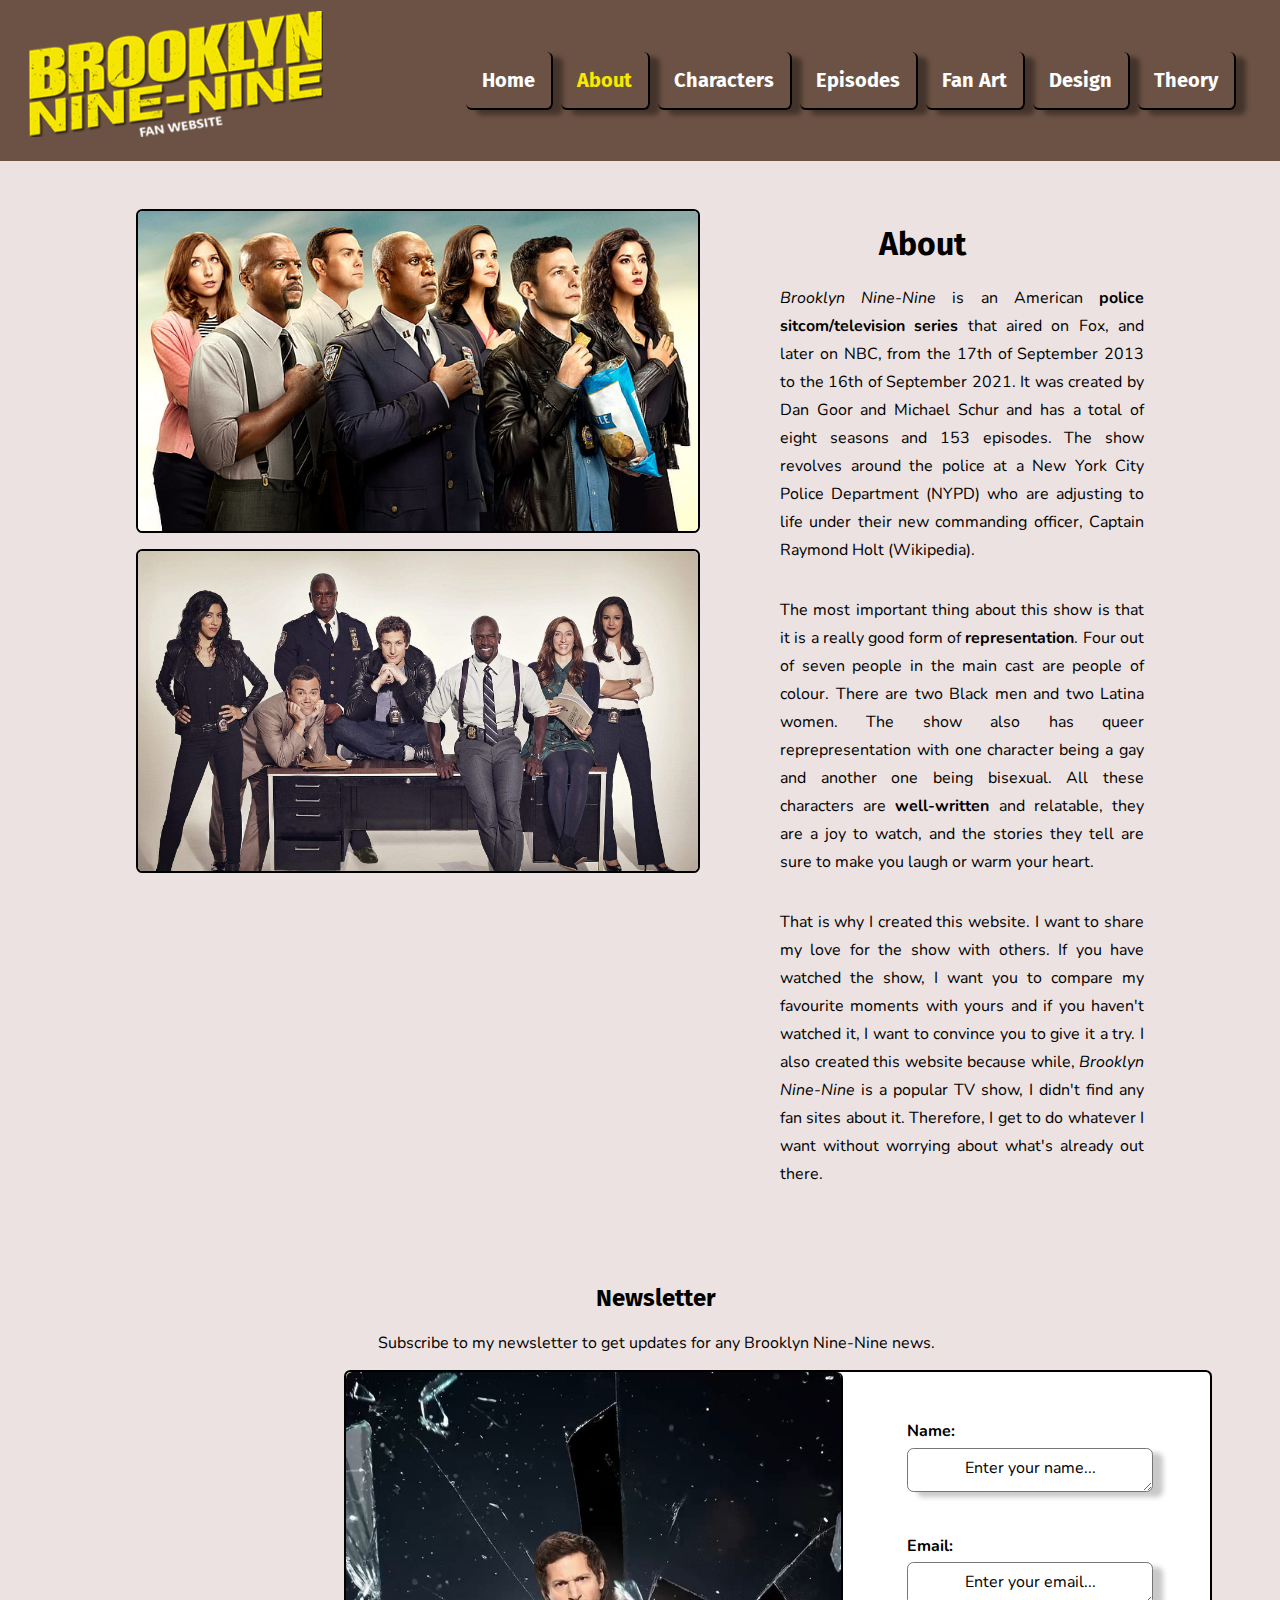
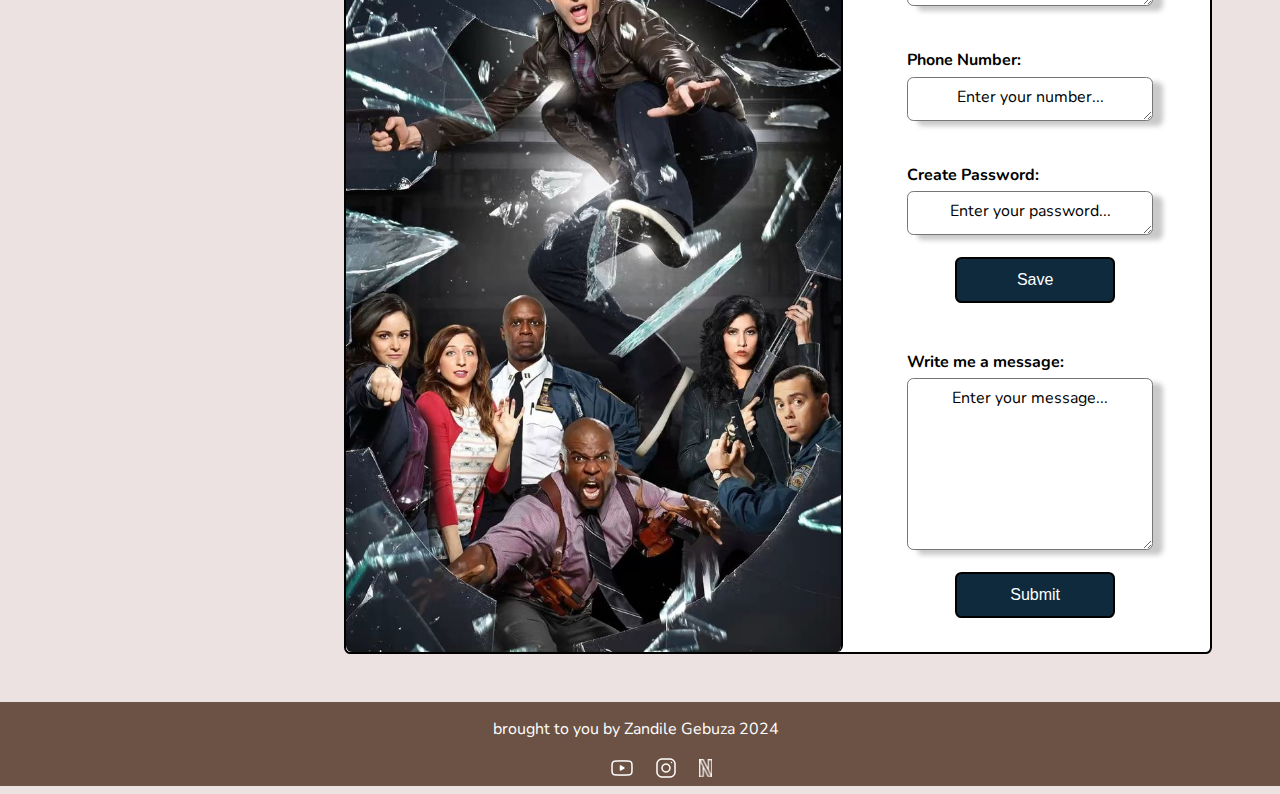
==== about/about.html @ ea60e43d "Alert box" ====
<!DOCTYPE html>
<html lang="en">
<head>
    <meta charset="UTF-8">
    <meta name="viewport" content="width=device-width, initial-scale=1.0">
    <meta http-equiv="X-UA-Compatible" content="IE=edge">
    <meta name="description" content="Brooklyn Nine-Nine Fan Site">
    <meta name="description" content ="About Page">
    <meta name="author" content="Zandile Gebuza">
    <title>About</title>
    
    <script type="module"> import { initialiseMenu } from "../scripts/all-pages.js"
    initialiseMenu("About")</script>
    <script type="module" src="../scripts/top-button.js"></script>
    <script src="../scripts/form.js"></script>

    <link rel="stylesheet" href="../styles/all-pages.css">
    <link rel="stylesheet" href="../styles/about.css">

    <link rel="stylesheet" href="https://fonts.googleapis.com/css?family=Nunito">
    <link rel="stylesheet" href="https://fonts.googleapis.com/css?family=Fira Sans">
</head>

<body>
    <header>
        <div class="logo"><img src="../images/Logo.png" alt="Logo"></div>

        <button class="menu" aria-label="Menu Button"><img class="open" src="../images/menu.png" alt="Open Menu"><img class="close" src="../images/xmark.png" alt="Open Menu"></button>

        <nav class="nav" aria-label="Menu"><!--menu is added using js--></nav>
    </header>

    <main>
    <section>
        <div>
        <img class="about-image" src="about-images/Poster 1.jpg" alt="Brooklyn Nine-Nine Poster">
        <img class="about-image" src="about-images/Poster 5.jpg" alt="Brooklyn Nine-Nine Poster">
        </div>

    <div>
    <h1 class="p-name">About</h1>

    <p><cite>Brooklyn Nine-Nine</cite> is an American <strong>police sitcom/television series</strong> that aired on Fox, and later on NBC, 
            from the 17th of September 2013 to the 16th of September 2021. It was created by Dan Goor and Michael Schur and has a total of eight 
            seasons and 153 episodes. The show revolves around the police at a New York City Police Department (NYPD) who are adjusting to life 
            under their new commanding officer, Captain Raymond Holt (Wikipedia).</p>

    <p>The most important thing about this show is that it is a really good form of <strong>representation</strong>. Four out of seven people 
        in the main cast are people of colour. There are two Black men and two Latina women. The show also has queer reprepresentation with one 
        character being a gay and another one being bisexual. All these characters are <strong>well-written</strong> and relatable, they are a joy to 
        watch, and the stories they tell are sure to make you laugh or warm your heart.</p>

    <p>That is why I created this website. I want to share my love for the show with others. If you have watched the show, I 
        want you to compare my favourite moments with yours and if you haven't watched it, I want to convince you to give it a try. I also created 
        this website because while, <cite>Brooklyn Nine-Nine</cite> is a popular TV show, I didn't find any fan sites about it. Therefore, I get 
        to do whatever I want without worrying about what's already out there.</p>  
    </div>
    </section>

        <h2 class="desc">Newsletter</h2>
        <p class="desc">Subscribe to my newsletter to get updates for any Brooklyn Nine-Nine news.</p>
        <div class="contact">
            <img class="about-image2" src="about-images/Poster 4.jpg" alt="Brooklyn Nine-Nine Poster">
            <div>
            <form id="contactForm">
                <h4 class="heading">Name:</h4>
                <textarea id="name" name="name" rows="1" placeholder="Enter your name..."></textarea>
                
                <h4>Email:</h4>
                <textarea id="email" name="email" rows="1" placeholder="Enter your email..."></textarea>
                
                <h4>Phone Number:</h4>
                <textarea id="number" name="number" rows="1" placeholder="Enter your number..."></textarea>
                
                <h4>Create Password:</h4>
                <textarea id="password" name="password" rows="1" placeholder="Enter your password..."></textarea>
                <button type="button" class="save" onclick="submitForm()">Save</button>

                <h4 class="heading">Write me a message:</h4>
                <textarea id="message" name="message" rows="1" placeholder="Enter your message..."></textarea>
                <button type="button" class="submit" onclick="submitForm()">Submit</button>
            </form>
            </div>
        </div>
</main>

<div id="button-container">
    <button class="back-to-top" aria-label="Back to top button"><img src="../images/arrow-up.png" class="button" alt="Top"></button>
</div>

    <footer>
        <p>brought to you by Zandile Gebuza 2024</p>
    <div class="icons">
        <a href="https://www.youtube.com/@NBCBrooklyn99" target="_blank" aria-label="YouTube Channnel Link"><img src="../images/youtube.png" alt="YouTube Icon"></a>
        <a href="https://www.instagram.com/brooklyn99?igsh=bmNleGV6eWs3aXFj" target="_blank" aria-label="Instagram Page Link"><img src="../images/instagram.png" alt="Instagram Icon"></a>
        <a href="https://www.netflix.com/browse?jbv=70281562" target="_blank" aria-label="Netflix Page Link"><img src="../images/netflix.png" alt="Netflix Icon"></a>
    </div>
    </footer>
</body>
</html>
---- styles/all-pages.css ----
html{
    scrollbar-color: rgba(0, 0, 0, 0) rgb(0, 0, 0);
    scrollbar-width: thin;
}

header{
    margin-left: -1rem;
    margin-top: -1rem;
}

main{
    padding-bottom: 2rem;
    text-align: justify;
}

h1, h2, h3{
    font-family: "Fira Sans";
}

.nav ul{
    font-family: "Fira Sans";
    display: flex;
    flex-wrap: wrap;
    font-size: 1.25rem;
    list-style-type: none;
    justify-content: flex-end; 
    position: absolute;
    right: 2rem;
    top: 0;
    gap: 0.5rem;
}

.nav ul li{
    padding: 1rem;
    border-right: 0.125rem solid black;
    border-bottom: 0.125rem solid black;
    box-shadow: 10px 5px 5px rgba(0, 0, 0, 0.37);
    border-radius: 0.4rem;
}

.nav ul li a{
    text-decoration: none;
    color: white;
    font-weight: bold;
}

.nav ul li a:hover{
    color: rgb(142, 142, 142);
}

.nav li.active{
    font-weight: bold;
    cursor: default;
    color: rgb(247, 233, 0);
}

.nav li.active:hover{
    font-weight: bold;
}

footer{
    background-color: rgba(100, 73, 58, 0.947);
    margin-left: -1rem;
    margin-right: -0.48rem;
    margin-bottom: -1rem;
    font-family: "Nunito";
    font-size: 1rem;
}

footer p{
    text-align: center;
    color: white;
    padding-top: 1rem;
}

footer img{
    margin-right: 1rem;
}

/*The icons in the footer will glow when the user hovers over them*/
/*I got the glowing code and modified it from Stack Overflow: 
https://stackoverflow.com/questions/34821217/easily-create-an-animated-glow*/
footer img:hover{
        animation: glow 1s infinite alternate;
      }
      
      @keyframes glow{
        from{
          box-shadow: 0 0 10px -10px #ffffff;
        }
        to{
          box-shadow: 0 0 10px 10px #ffffff;
        }
      }

.icons{
    margin-left: 48%;
}

.back-to-top{
    border-radius: 35%;
    background: white;
}

.back-to-top{
  display: none; 
  position: fixed; 
  bottom: 7rem; 
  right: 3rem; 
}

.back-to-top:hover{
    cursor: pointer;
    background-color: rgb(247, 233, 0);
}

/*Responsive Design - I included these designs in my wireframes
  My chosen screen sizes are: 457 x 815 for Mobile, 768 x 1024 for Tablet, and 1920 x 1080 for Desktop*/
  @media (min-width: 500px){    
    
}

@media (max-width: 768px){
    header img{
        display: block;
        margin-top: 1rem;
        margin-left: auto;
        margin-right: auto;
    }

    .nav ul{
        margin-top: 13rem;
        font-size: 1rem;
        right: 3rem;
    }

    #button-container, .icons{
        margin-left: 42%;
    }
}

@media (min-width: 768px){
    .nav ul{
        width: 55rem;
    }
}
---- styles/about.css ----
header{
    margin-right: -0.5rem;
    background-color: rgba(100, 73, 58, 0.947);
}

body{
    background-color: rgb(236, 226, 226);
}

main{
    font-family: "Nunito";
    font-size: 1rem;
    margin-left: 8rem;
    margin-right: 8rem;
    margin-top: 2rem;
}

h1{
    text-align: center;
    margin-top: 2rem;
    font-size: 2rem;
}

h2{
    margin-top: 4rem;
    margin-left: 3rem;
}

h4{
    margin-left: 4rem;
}

.heading{
    margin-top: 3rem;
}

.menu{
    display: none;
    padding-bottom: 0.75rem;
    padding-left: 0.75rem;
    padding-right: 0.75rem;
}

.desc{
    text-align: center;
    margin-left: 2rem;
}

.nav ul{
    top: 2rem
}

.about-info{
    margin-top: 3rem;
}

.about-image{
    width: 35rem;
    height: 20rem;
    margin-top: 1rem;
    display: block;
    border: 0.125rem solid black;
    border-radius: 0.4rem;
}

.about-image2{
    width: 35rem;
    height: 55rem;
    border-radius: 0.4rem;
    border-right: 0.125rem solid black;
}

section{
    display:flex
}

section p{
    margin-left: 5rem;
    line-height: 1.75rem;
    padding-bottom: 1rem;
}

.contact{
    display: flex;
    text-align: justify;
    width: 54rem;   
    margin-left: 13rem;
    background-color: white;
    border: 0.125rem solid black;
    border-radius: 0.4rem;
}

textarea{
    font-family: "Nunito";
    font-size: 1rem;
    width: 15rem;
    height: 2rem;
    padding-top: 0.5rem;
    margin-bottom: 1rem;
    margin-top: -1rem;
    margin-left: 4rem;
    box-shadow: 10px 5px 5px rgba(92, 91, 91, 0.33);
    border-radius: 0.4rem;
    resize: vertical;
}

#message{
    height: 10rem;
}

::placeholder{
    color: black;
    text-align: center;
}

.submit, .save{
    width: 10rem;
    padding: 0.75rem;
    margin-left: 7rem;
    background-color: rgb(15, 42, 61);
    border: 0.125rem solid black;
    border-radius: 0.4rem;
    font-size: 1rem;
    cursor: pointer;
    color: white;
}

.submit:hover, .save:hover{
    background-color: rgb(247, 233, 0);
}

#responseMessage{
    margin-top: 1rem;
    margin-left: 6rem;
}

/*Responsive Design - I included these designs in my wireframes
  My chosen screen sizes are: 457 x 815 for Mobile, 768 x 1024 for Tablet, and 1920 x 1080 for Desktop*/
  @media (max-width: 500px){
    .menu{
        display: block;
        margin-left: 24.5rem;
    }

    .close{
        display: none;
    }

    .nav{
        display: none;
    }

    .nav ul{
        flex-direction: column;
        margin-right: 31%;
        margin-top: 0;
        gap: 1.5rem;
        padding-top: 5rem;
        padding-left: 5rem;
        padding-right: 5rem;
        padding-bottom: 14.25rem;
        background-color: rgb(111, 82, 66);
        border-right: 3px solid black;
    }

    .about-image{
        width: 23rem;
        height: 13.5rem;
    }
}

@media (max-width: 768px){
    
    header{
        height: 20rem;
    }

    section{
        display: block;
    }

    .about-image{
        margin-left: 1rem;
    }
}
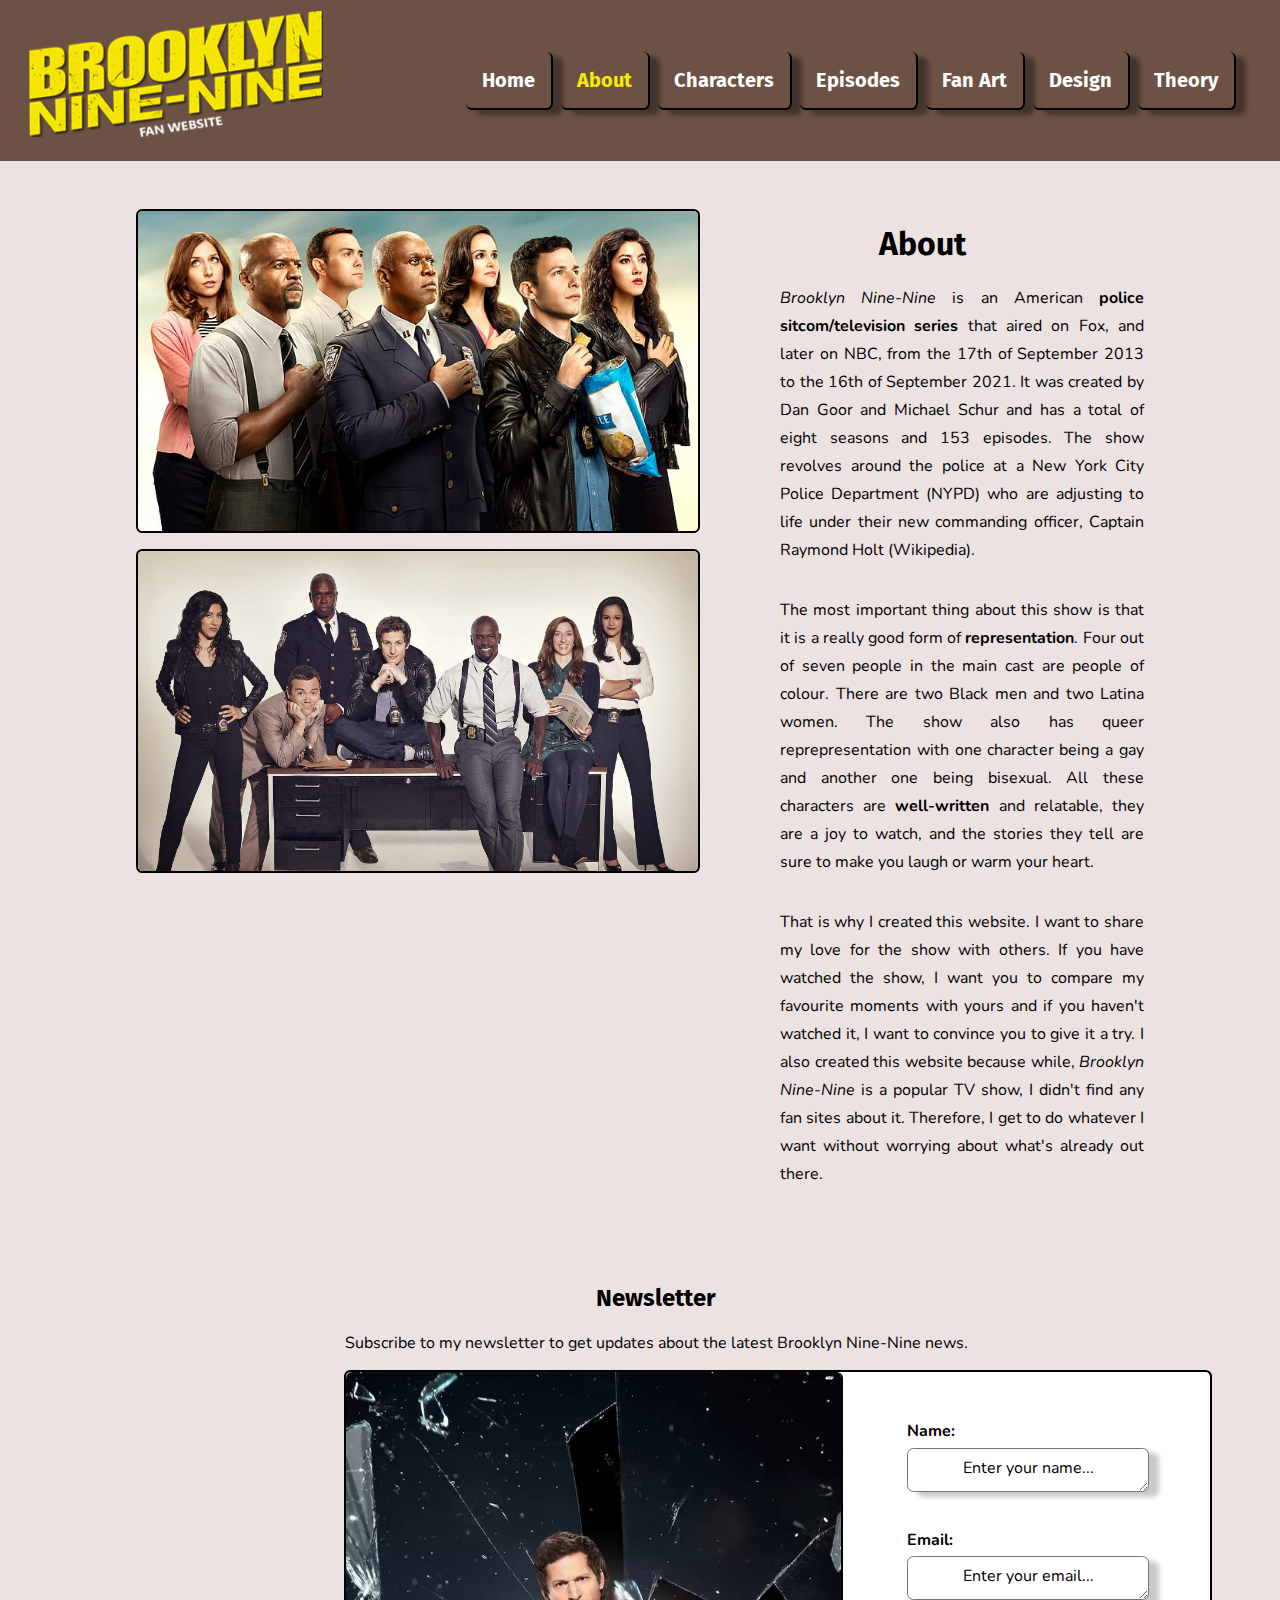
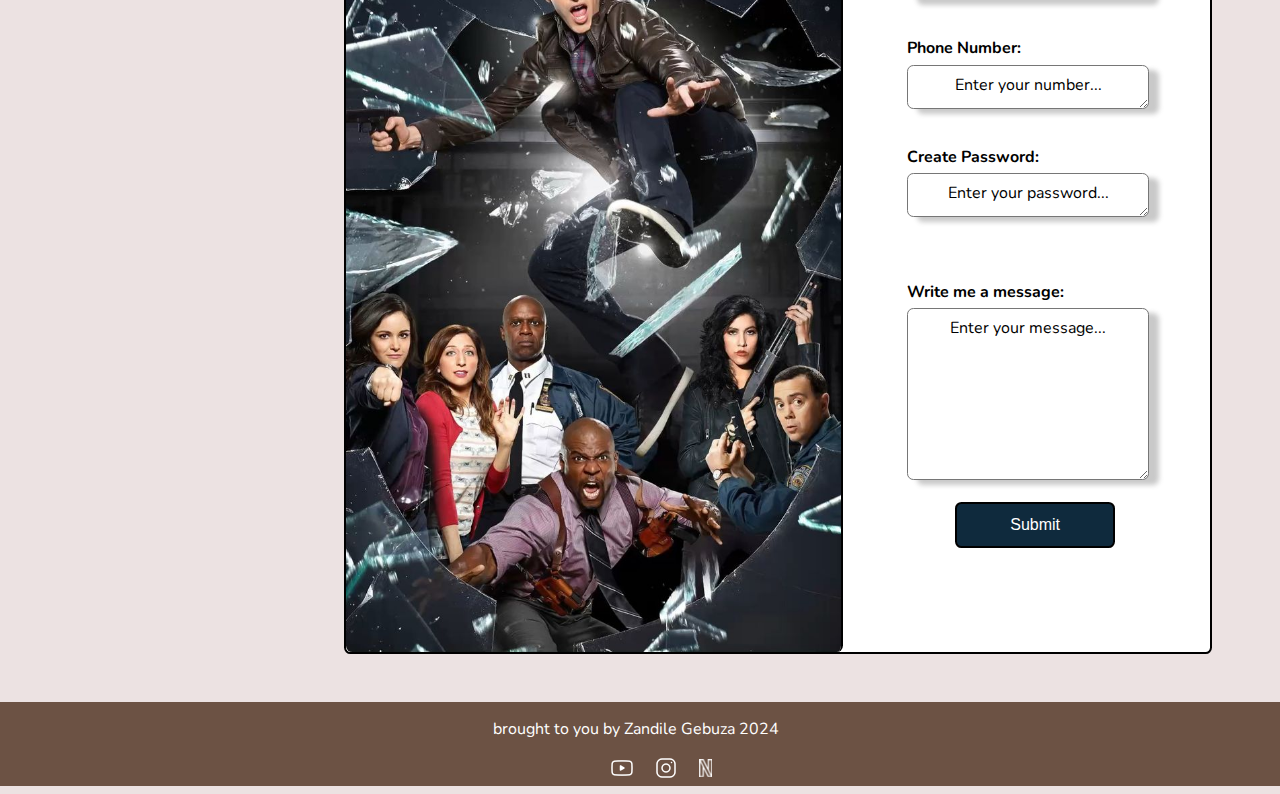
==== commit b64d3cd8: "Form Validation Part 4" ====
--- a/about/about.html
+++ b/about/about.html
@@ -58,27 +58,38 @@
     </section>
 
         <h2 class="desc">Newsletter</h2>
-        <p class="desc">Subscribe to my newsletter to get updates for any Brooklyn Nine-Nine news.</p>
+        <p class="desc">Subscribe to my newsletter to get updates about the latest Brooklyn Nine-Nine news.</p>
         <div class="contact">
             <img class="about-image2" src="about-images/Poster 4.jpg" alt="Brooklyn Nine-Nine Poster">
             <div>
-            <form id="contactForm">
+            <form id="subscriptionForm">
                 <h4 class="heading">Name:</h4>
-                <textarea id="name" name="name" rows="1" placeholder="Enter your name..."></textarea>
-                
+                <div class="side-by-side">
+                <textarea id="name" onchange="enterName()" name="name" rows="1" placeholder="Enter your name..."></textarea>
+                <input type="checkbox" name="tick" id="validName">
+                </div>
+
                 <h4>Email:</h4>
-                <textarea id="email" name="email" rows="1" placeholder="Enter your email..."></textarea>
-                
+                <div class="side-by-side">
+                <textarea id="email" onchange="enterEmail()" name="email" rows="1" placeholder="Enter your email..."></textarea>
+                <input type="checkbox" name="tick" id="validEmail">
+                </div>
+
                 <h4>Phone Number:</h4>
-                <textarea id="number" name="number" rows="1" placeholder="Enter your number..."></textarea>
-                
+                <div class="side-by-side">
+                <textarea id="number" onchange="enterNumber()" name="number" rows="1" placeholder="Enter your number..."></textarea>
+                <input type="checkbox" name="tick" id="validNumber">
+                </div>
+
                 <h4>Create Password:</h4>
-                <textarea id="password" name="password" rows="1" placeholder="Enter your password..."></textarea>
-                <button type="button" class="save" onclick="submitForm()">Save</button>
+                <div class="side-by-side">
+                <textarea id="password" onchange="enterPassword()" name="password" rows="1" placeholder="Enter your password..."></textarea>
+                <input type="checkbox" name="tick" id="validPassword">
+                </div>
 
                 <h4 class="heading">Write me a message:</h4>
                 <textarea id="message" name="message" rows="1" placeholder="Enter your message..."></textarea>
-                <button type="button" class="submit" onclick="submitForm()">Submit</button>
+                <button type="button" class="submit" onclick="submitMessage()">Submit</button>
             </form>
             </div>
         </div>
--- a/styles/about.css
+++ b/styles/about.css
@@ -32,6 +32,20 @@
 
 .heading{
     margin-top: 3rem;
+}
+
+.side-by-side{
+    display: flex;
+}
+
+#validName, 
+#validEmail, 
+#validNumber, 
+#validNumber, 
+#validPassword{
+    display: none;
+    margin-top: -1.5rem;
+    margin-left: 0.5rem;
 }
 
 .menu{
@@ -93,9 +107,11 @@
 textarea{
     font-family: "Nunito";
     font-size: 1rem;
-    width: 15rem;
+    width: 13rem;
     height: 2rem;
     padding-top: 0.5rem;
+    padding-left: 1rem;
+    padding-right: 1rem;
     margin-bottom: 1rem;
     margin-top: -1rem;
     margin-left: 4rem;
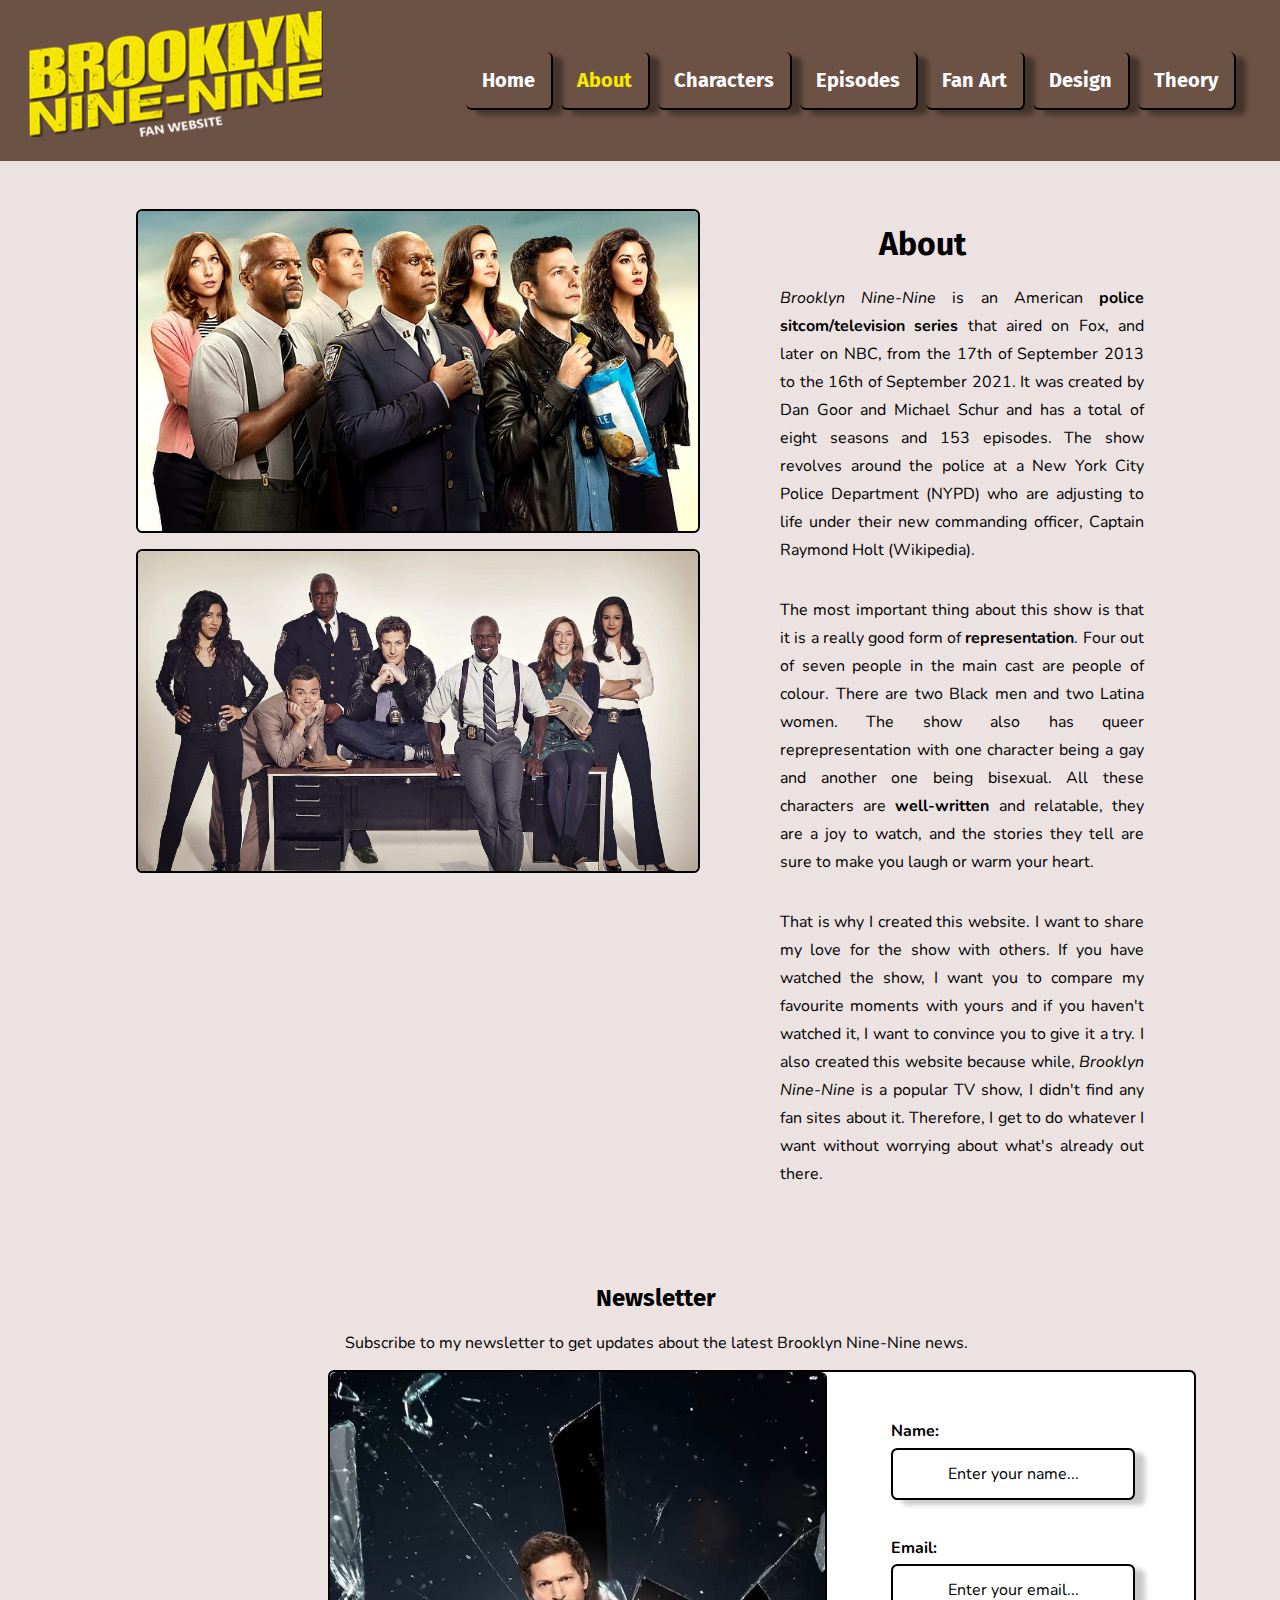
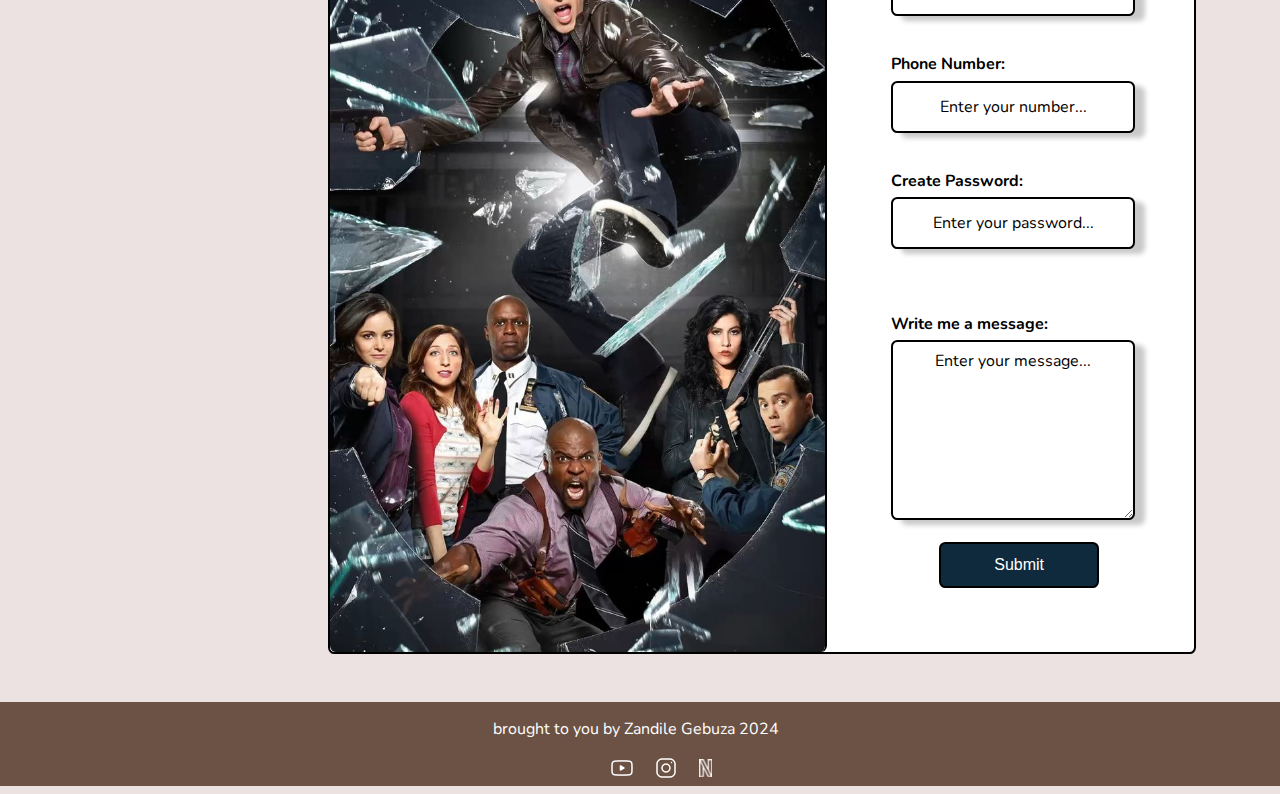
==== commit 31d8b137: "Form Validation Done" ====
--- a/about/about.html
+++ b/about/about.html
@@ -65,32 +65,32 @@
             <form id="subscriptionForm">
                 <h4 class="heading">Name:</h4>
                 <div class="side-by-side">
-                <textarea id="name" onchange="enterName()" name="name" rows="1" placeholder="Enter your name..."></textarea>
-                <input type="checkbox" name="tick" id="validName">
+                <input type="text" id="name" onchange="enterName()" name="name" rows="1" placeholder="Enter your name...">
+                <label class="tick"><input type="checkbox" name="checkbox" id="validName"><div class="checkmark"></div></label>
                 </div>
 
                 <h4>Email:</h4>
                 <div class="side-by-side">
-                <textarea id="email" onchange="enterEmail()" name="email" rows="1" placeholder="Enter your email..."></textarea>
-                <input type="checkbox" name="tick" id="validEmail">
+                <input type="text" id="email" onclick="errorMessage()" onchange="enterEmail()" name="email" rows="1" placeholder="Enter your email...">
+                <label class="tick"><input type="checkbox" name="checkbox" id="validEmail"><div class="checkmark"></div></label>
                 </div>
 
                 <h4>Phone Number:</h4>
                 <div class="side-by-side">
-                <textarea id="number" onchange="enterNumber()" name="number" rows="1" placeholder="Enter your number..."></textarea>
-                <input type="checkbox" name="tick" id="validNumber">
+                <input type="text" id="number" onclick="errorMessage1()" onchange="enterNumber()" name="number" rows="1" placeholder="Enter your number...">
+                <label class="tick"><input type="checkbox" name="checkbox" id="validNumber"><div class="checkmark"></div></label>
                 </div>
 
                 <h4>Create Password:</h4>
                 <div class="side-by-side">
-                <textarea id="password" onchange="enterPassword()" name="password" rows="1" placeholder="Enter your password..."></textarea>
-                <input type="checkbox" name="tick" id="validPassword">
+                <input type="text" id="password" onclick="errorMessage2()" onchange="enterPassword()" name="password" rows="1" placeholder="Enter your password...">
+                <label class="tick"><input type="checkbox" name="checkbox" id="validPassword"><div class="checkmark"></div></label>
                 </div>
 
                 <h4 class="heading">Write me a message:</h4>
-                <textarea id="message" name="message" rows="1" placeholder="Enter your message..."></textarea>
-                <button type="button" class="submit" onclick="submitMessage()">Submit</button>
+                <textarea id="message" onclick="errorMessage3()" onchange="enterMessage()" name="message" rows="5" placeholder="Enter your message..."></textarea>
             </form>
+            <button type="button" class="submit" onclick="submit()">Submit</button>
             </div>
         </div>
 </main>
--- a/styles/all-pages.css
+++ b/styles/all-pages.css
@@ -78,8 +78,7 @@
 }
 
 /*The icons in the footer will glow when the user hovers over them*/
-/*I got the glowing code and modified it from Stack Overflow: 
-https://stackoverflow.com/questions/34821217/easily-create-an-animated-glow*/
+/*I learnt the glowing code from Stack Overflow: https://stackoverflow.com/questions/34821217/easily-create-an-animated-glow*/
 footer img:hover{
         animation: glow 1s infinite alternate;
       }
@@ -116,10 +115,6 @@
 
 /*Responsive Design - I included these designs in my wireframes
   My chosen screen sizes are: 457 x 815 for Mobile, 768 x 1024 for Tablet, and 1920 x 1080 for Desktop*/
-  @media (min-width: 500px){    
-    
-}
-
 @media (max-width: 768px){
     header img{
         display: block;
--- a/styles/about.css
+++ b/styles/about.css
@@ -48,6 +48,43 @@
     margin-left: 0.5rem;
 }
 
+.tick{
+    display: inline-flex;
+    align-items: right;
+  }
+  
+  .tick input{
+    display: none; 
+  }
+  
+  .checkmark{
+    width: 20px;
+    height: 20px;
+    position: relative;
+    margin-left: 0.5rem;
+    background-color: rgba(255, 255, 255, 0);
+  }
+  
+  .checkmark:after{
+    content: "";
+    position: absolute;
+    display: none;
+  }
+  
+  .tick input:checked + .checkmark:after{
+    display: block;
+  }
+  
+  .checkmark:after{
+    left: -3.5rem;
+    top: 2px;
+    width: 5px;
+    height: 10px;
+    border: solid rgb(0, 0, 0);
+    border-width: 0 2px 2px 0;
+    transform: rotate(45deg);
+  }
+
 .menu{
     display: none;
     padding-bottom: 0.75rem;
@@ -98,25 +135,28 @@
     display: flex;
     text-align: justify;
     width: 54rem;   
-    margin-left: 13rem;
+    margin-left: 12rem;
     background-color: white;
     border: 0.125rem solid black;
     border-radius: 0.4rem;
 }
 
-textarea{
+input, textarea{
     font-family: "Nunito";
     font-size: 1rem;
     width: 13rem;
     height: 2rem;
     padding-top: 0.5rem;
+    padding-bottom: 0.5rem;
     padding-left: 1rem;
     padding-right: 1rem;
     margin-bottom: 1rem;
     margin-top: -1rem;
     margin-left: 4rem;
+    margin-right: 4rem;
     box-shadow: 10px 5px 5px rgba(92, 91, 91, 0.33);
     border-radius: 0.4rem;
+    border: 0.125rem solid black;
     resize: vertical;
 }
 
@@ -129,7 +169,7 @@
     text-align: center;
 }
 
-.submit, .save{
+.submit{
     width: 10rem;
     padding: 0.75rem;
     margin-left: 7rem;
@@ -141,13 +181,8 @@
     color: white;
 }
 
-.submit:hover, .save:hover{
+.submit:hover{
     background-color: rgb(247, 233, 0);
-}
-
-#responseMessage{
-    margin-top: 1rem;
-    margin-left: 6rem;
 }
 
 /*Responsive Design - I included these designs in my wireframes
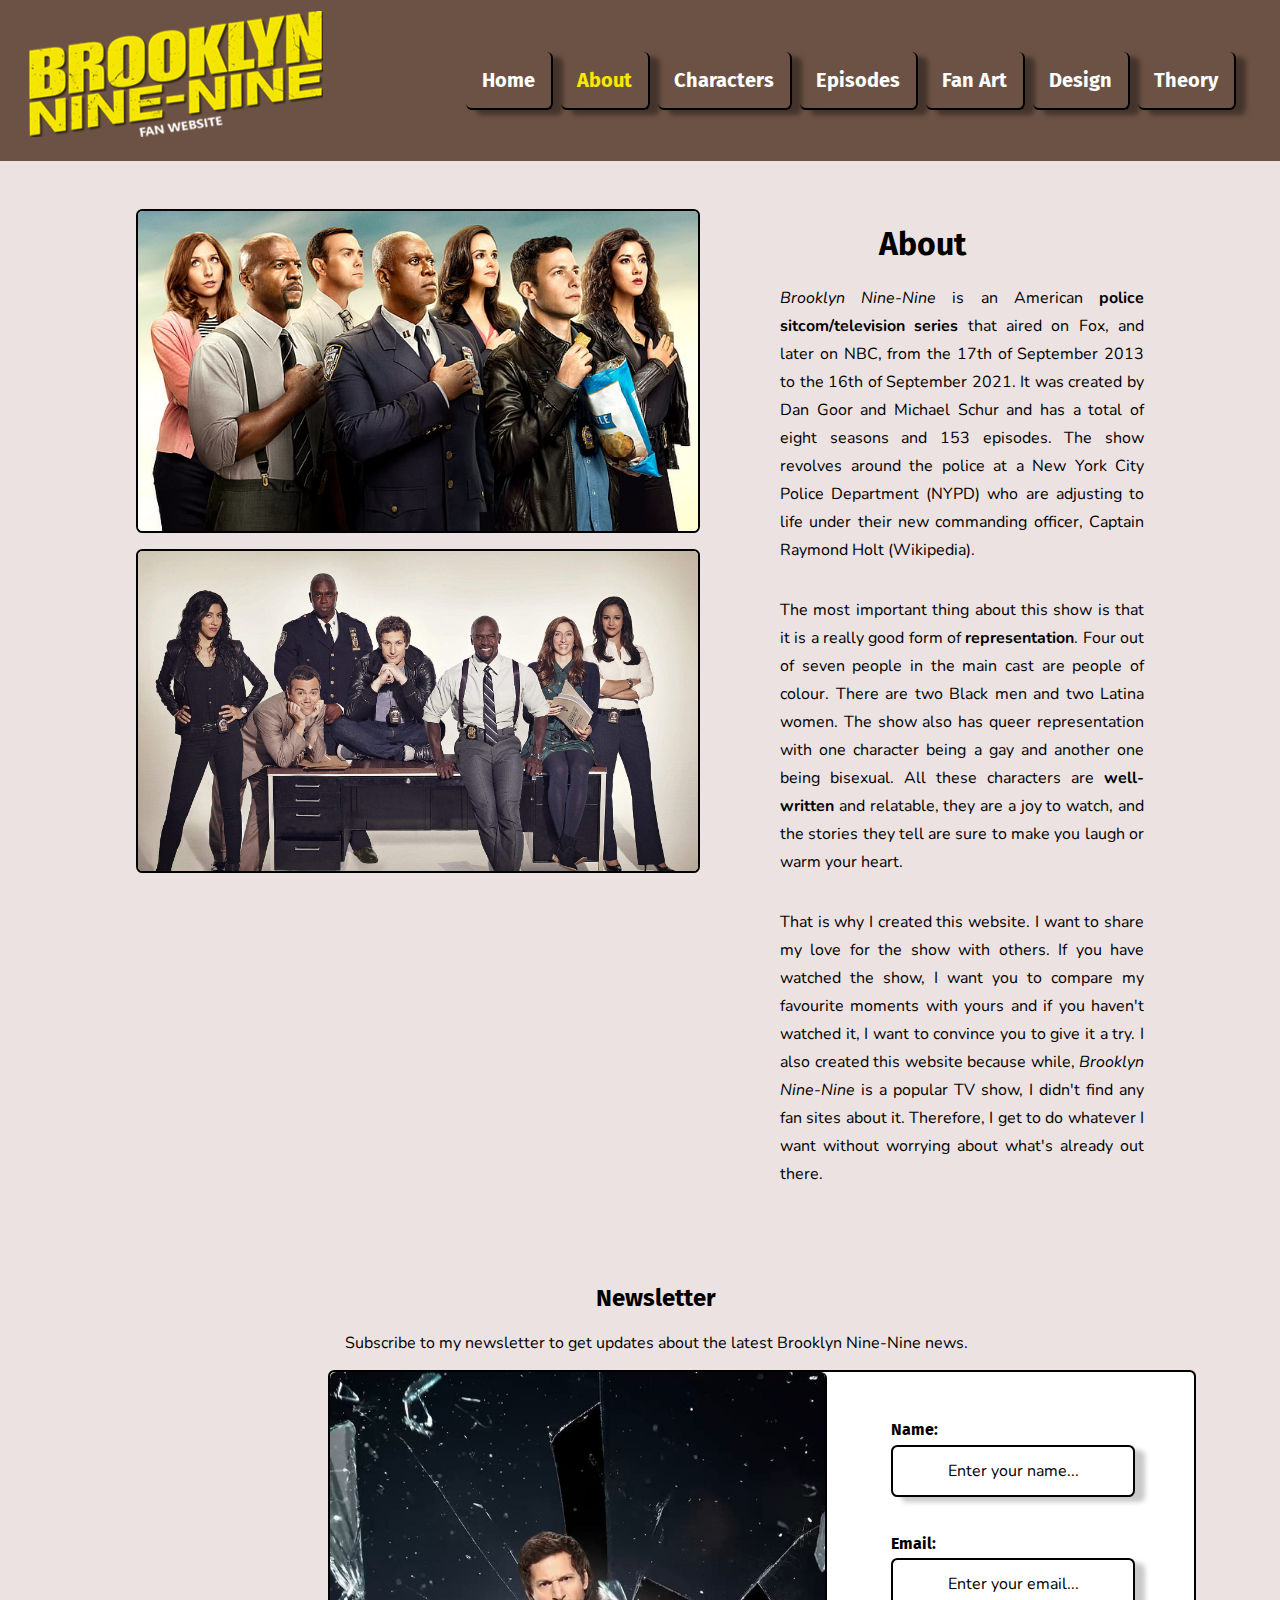
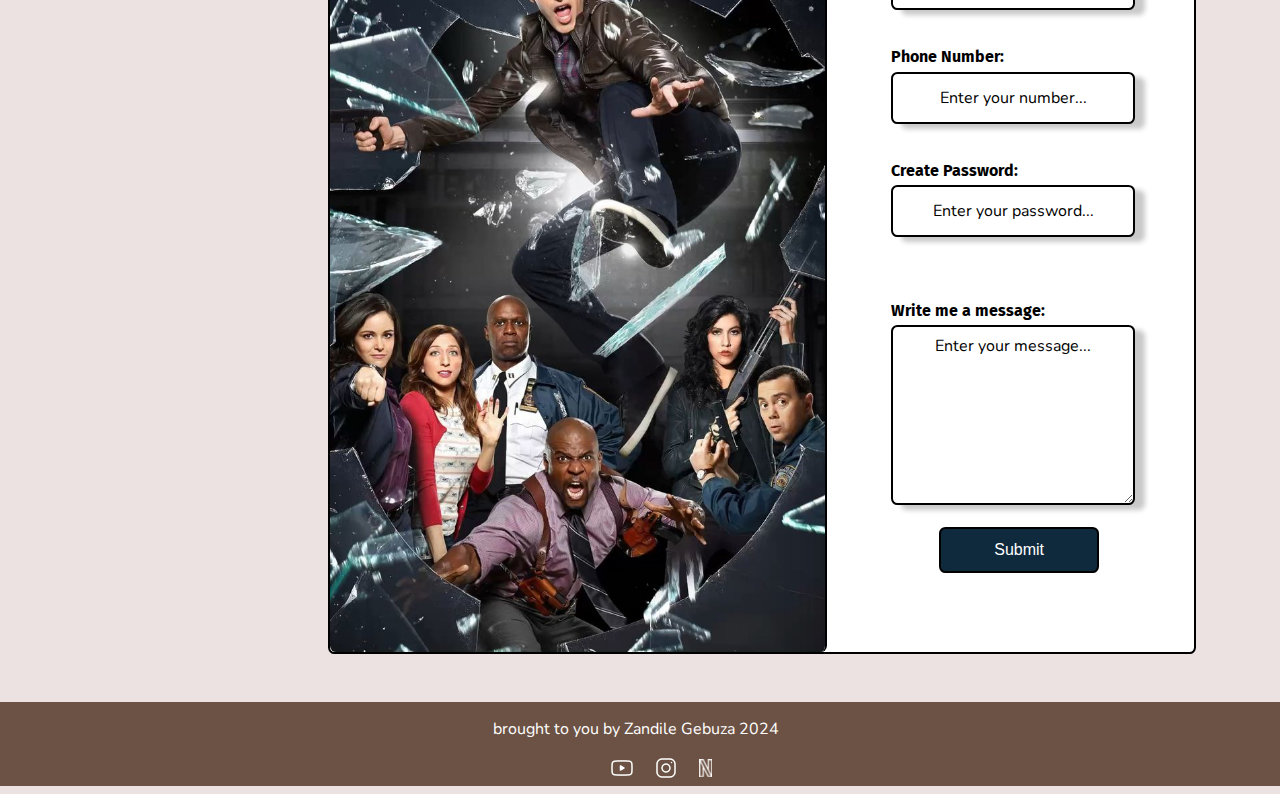
==== commit 1934fb74: "Edits" ====
--- a/about/about.html
+++ b/about/about.html
@@ -12,7 +12,6 @@
     <script type="module"> import { initialiseMenu } from "../scripts/all-pages.js"
     initialiseMenu("About")</script>
     <script type="module" src="../scripts/top-button.js"></script>
-    <script src="../scripts/form.js"></script>
 
     <link rel="stylesheet" href="../styles/all-pages.css">
     <link rel="stylesheet" href="../styles/about.css">
@@ -25,7 +24,9 @@
     <header>
         <div class="logo"><img src="../images/Logo.png" alt="Logo"></div>
 
-        <button class="menu" aria-label="Menu Button"><img class="open" src="../images/menu.png" alt="Open Menu"><img class="close" src="../images/xmark.png" alt="Open Menu"></button>
+        <button class="menu" aria-label="Menu Button">
+            <img class="open" src="../images/menu.png" alt="Open Menu"><img class="close" src="../images/xmark.png" alt="Open Menu">
+        </button>
 
         <nav class="nav" aria-label="Menu"><!--menu is added using js--></nav>
     </header>
@@ -40,19 +41,19 @@
     <div>
     <h1 class="p-name">About</h1>
 
-    <p><cite>Brooklyn Nine-Nine</cite> is an American <strong>police sitcom/television series</strong> that aired on Fox, and later on NBC, 
-            from the 17th of September 2013 to the 16th of September 2021. It was created by Dan Goor and Michael Schur and has a total of eight 
-            seasons and 153 episodes. The show revolves around the police at a New York City Police Department (NYPD) who are adjusting to life 
-            under their new commanding officer, Captain Raymond Holt (Wikipedia).</p>
+    <p><cite>Brooklyn Nine-Nine</cite> is an American <strong>police sitcom/television series</strong> that aired on Fox, and later on
+        NBC, from the 17th of September 2013 to the 16th of September 2021. It was created by Dan Goor and Michael Schur and has a total 
+        of eight seasons and 153 episodes. The show revolves around the police at a New York City Police Department (NYPD) who are 
+        adjusting to life under their new commanding officer, Captain Raymond Holt (Wikipedia).</p>
 
-    <p>The most important thing about this show is that it is a really good form of <strong>representation</strong>. Four out of seven people 
-        in the main cast are people of colour. There are two Black men and two Latina women. The show also has queer reprepresentation with one 
-        character being a gay and another one being bisexual. All these characters are <strong>well-written</strong> and relatable, they are a joy to 
-        watch, and the stories they tell are sure to make you laugh or warm your heart.</p>
+    <p>The most important thing about this show is that it is a really good form of <strong>representation</strong>. Four out of seven 
+        people in the main cast are people of colour. There are two Black men and two Latina women. The show also has queer representation 
+        with one character being a gay and another one being bisexual. All these characters are <strong>well-written</strong> and relatable, 
+        they are a joy to watch, and the stories they tell are sure to make you laugh or warm your heart.</p>
 
-    <p>That is why I created this website. I want to share my love for the show with others. If you have watched the show, I 
-        want you to compare my favourite moments with yours and if you haven't watched it, I want to convince you to give it a try. I also created 
-        this website because while, <cite>Brooklyn Nine-Nine</cite> is a popular TV show, I didn't find any fan sites about it. Therefore, I get 
+    <p>That is why I created this website. I want to share my love for the show with others. If you have watched the show, I want you to 
+        compare my favourite moments with yours and if you haven't watched it, I want to convince you to give it a try. I also created this 
+        website because while, <cite>Brooklyn Nine-Nine</cite> is a popular TV show, I didn't find any fan sites about it. Therefore, I get 
         to do whatever I want without worrying about what's already out there.</p>  
     </div>
     </section>
@@ -65,47 +66,49 @@
             <form id="subscriptionForm">
                 <h4 class="heading">Name:</h4>
                 <div class="side-by-side">
-                <input type="text" id="name" onchange="enterName()" name="name" rows="1" placeholder="Enter your name...">
+                <input type="text" id="name" name="name" rows="1" placeholder="Enter your name...">
                 <label class="tick"><input type="checkbox" name="checkbox" id="validName"><div class="checkmark"></div></label>
                 </div>
 
                 <h4>Email:</h4>
                 <div class="side-by-side">
-                <input type="text" id="email" onclick="errorMessage()" onchange="enterEmail()" name="email" rows="1" placeholder="Enter your email...">
+                <input type="text" id="email" name="email" rows="1" placeholder="Enter your email...">
                 <label class="tick"><input type="checkbox" name="checkbox" id="validEmail"><div class="checkmark"></div></label>
                 </div>
 
                 <h4>Phone Number:</h4>
                 <div class="side-by-side">
-                <input type="text" id="number" onclick="errorMessage1()" onchange="enterNumber()" name="number" rows="1" placeholder="Enter your number...">
+                <input type="text" id="number" name="number" rows="1" placeholder="Enter your number...">
                 <label class="tick"><input type="checkbox" name="checkbox" id="validNumber"><div class="checkmark"></div></label>
                 </div>
 
                 <h4>Create Password:</h4>
                 <div class="side-by-side">
-                <input type="text" id="password" onclick="errorMessage2()" onchange="enterPassword()" name="password" rows="1" placeholder="Enter your password...">
+                <input type="text" id="password" name="password" rows="1" placeholder="Enter your password...">
                 <label class="tick"><input type="checkbox" name="checkbox" id="validPassword"><div class="checkmark"></div></label>
                 </div>
 
                 <h4 class="heading">Write me a message:</h4>
-                <textarea id="message" onclick="errorMessage3()" onchange="enterMessage()" name="message" rows="5" placeholder="Enter your message..."></textarea>
+                <textarea id="message" name="message" rows="5" placeholder="Enter your message..."></textarea>
             </form>
-            <button type="button" class="submit" onclick="submit()">Submit</button>
+            <button type="button" class="submit">Submit</button>
             </div>
         </div>
-</main>
+    </main>
 
 <div id="button-container">
     <button class="back-to-top" aria-label="Back to top button"><img src="../images/arrow-up.png" class="button" alt="Top"></button>
 </div>
 
-    <footer>
-        <p>brought to you by Zandile Gebuza 2024</p>
+<footer>
+    <p>brought to you by Zandile Gebuza 2024</p>
     <div class="icons">
-        <a href="https://www.youtube.com/@NBCBrooklyn99" target="_blank" aria-label="YouTube Channnel Link"><img src="../images/youtube.png" alt="YouTube Icon"></a>
-        <a href="https://www.instagram.com/brooklyn99?igsh=bmNleGV6eWs3aXFj" target="_blank" aria-label="Instagram Page Link"><img src="../images/instagram.png" alt="Instagram Icon"></a>
-        <a href="https://www.netflix.com/browse?jbv=70281562" target="_blank" aria-label="Netflix Page Link"><img src="../images/netflix.png" alt="Netflix Icon"></a>
+    <a href="https://www.youtube.com/@NBCBrooklyn99" target="_blank" aria-label="YouTube Channnel Link"><img src="../images/youtube.png" alt="YouTube Icon"></a>
+    <a href="https://www.instagram.com/brooklyn99?igsh=bmNleGV6eWs3aXFj" target="_blank" aria-label="Instagram Page Link"><img src="../images/instagram.png" alt="Instagram Icon"></a>
+    <a href="https://www.netflix.com/browse?jbv=70281562" target="_blank" aria-label="Netflix Page Link"><img src="../images/netflix.png" alt="Netflix Icon"></a>
     </div>
-    </footer>
+</footer>
+
+<script src="../scripts/form.js"></script>
 </body>
 </html>--- a/styles/all-pages.css
+++ b/styles/all-pages.css
@@ -13,7 +13,7 @@
     text-align: justify;
 }
 
-h1, h2, h3{
+h1, h2, h3, h4{
     font-family: "Fira Sans";
 }
 
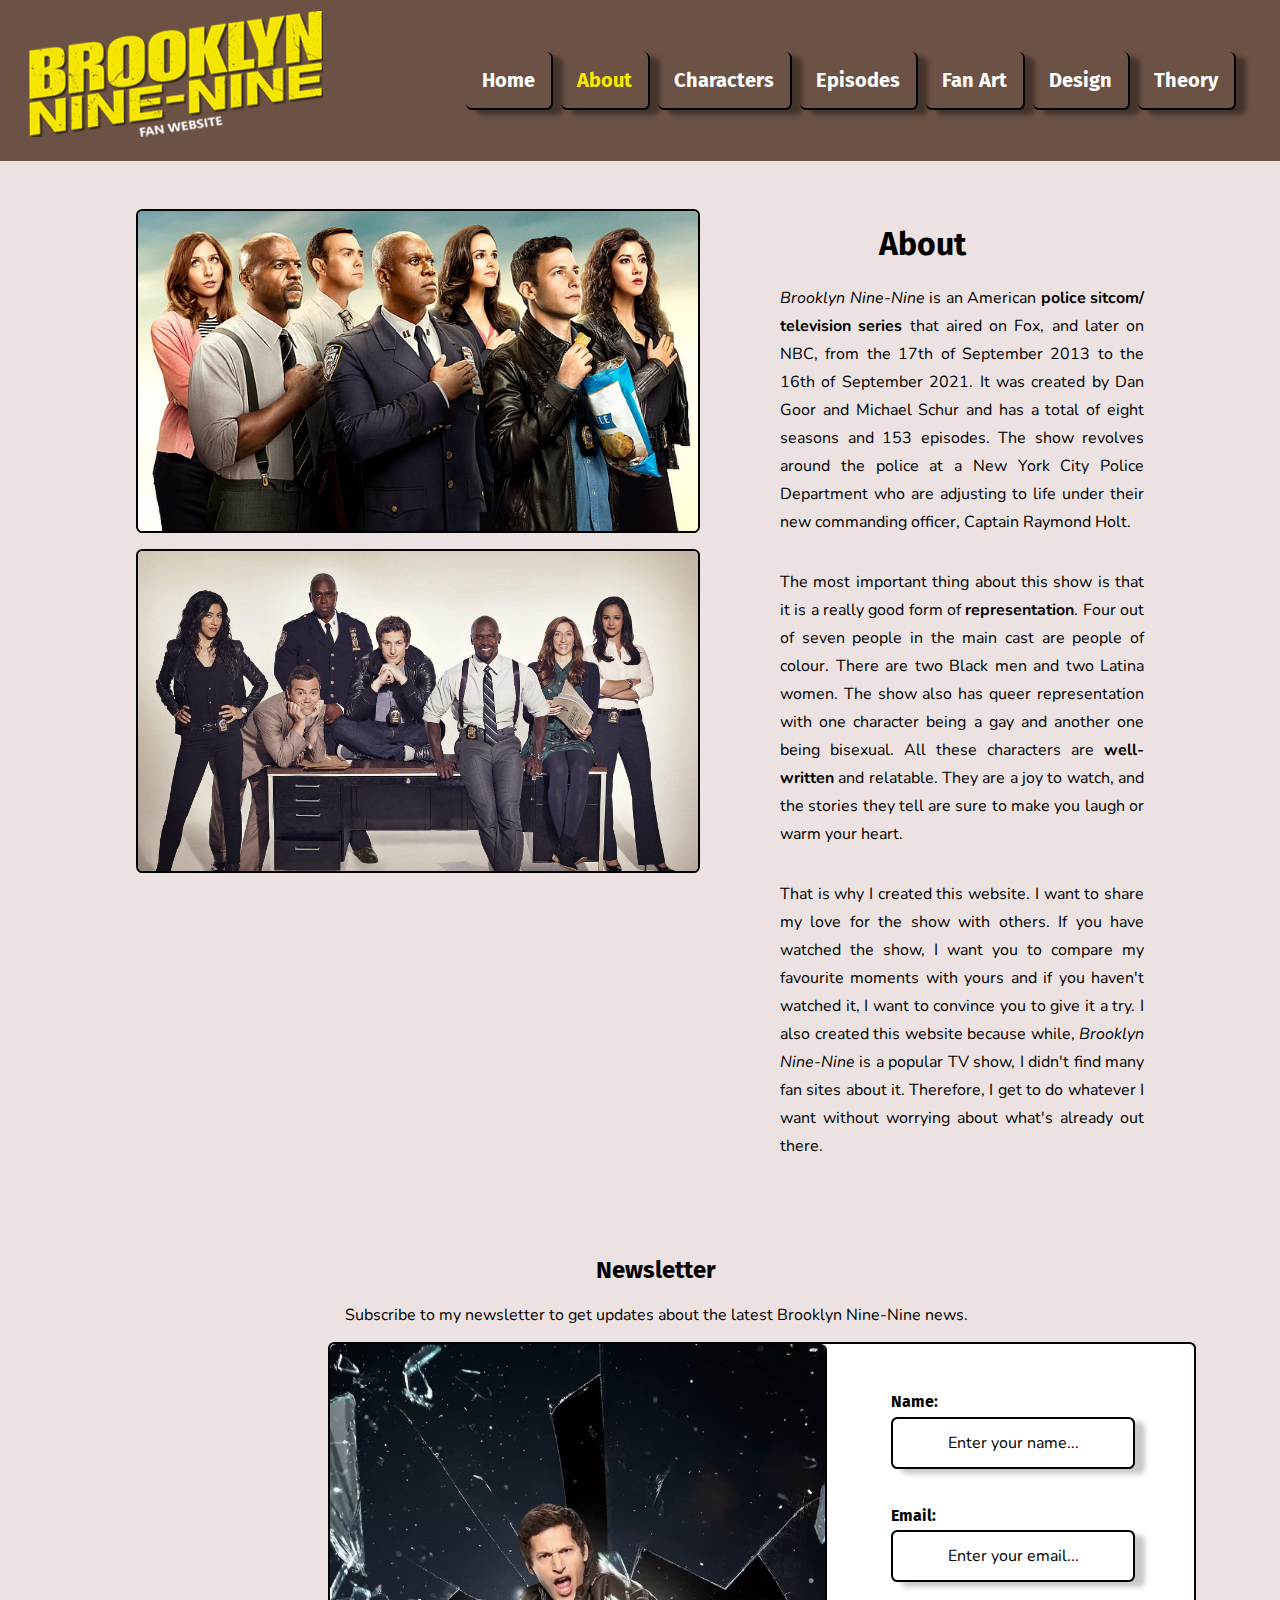
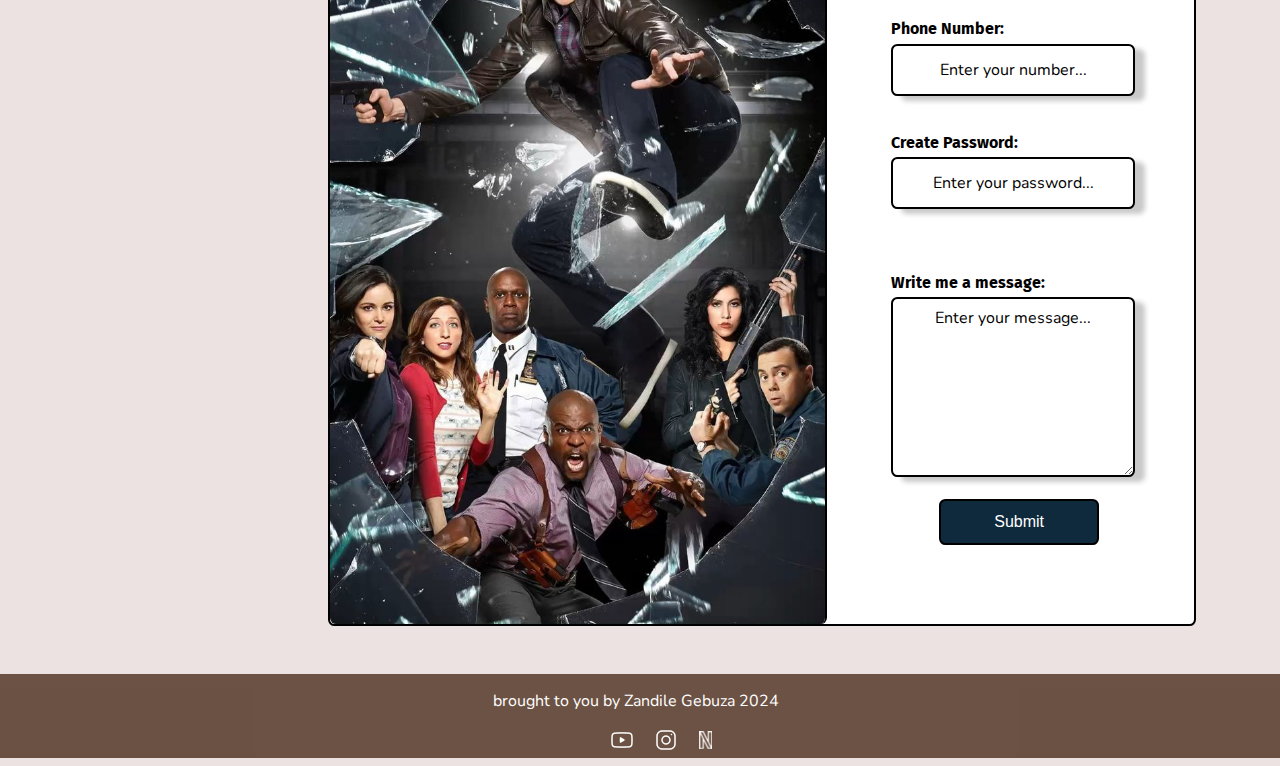
==== commit b3ab2abf: "Spelling and Grammar Edits" ====
--- a/about/about.html
+++ b/about/about.html
@@ -41,19 +41,19 @@
     <div>
     <h1 class="p-name">About</h1>
 
-    <p><cite>Brooklyn Nine-Nine</cite> is an American <strong>police sitcom/television series</strong> that aired on Fox, and later on
+    <p><cite>Brooklyn Nine-Nine</cite> is an American <strong>police sitcom/ television series</strong> that aired on Fox, and later on
         NBC, from the 17th of September 2013 to the 16th of September 2021. It was created by Dan Goor and Michael Schur and has a total 
-        of eight seasons and 153 episodes. The show revolves around the police at a New York City Police Department (NYPD) who are 
-        adjusting to life under their new commanding officer, Captain Raymond Holt (Wikipedia).</p>
+        of eight seasons and 153 episodes. The show revolves around the police at a New York City Police Department who are adjusting to 
+        life under their new commanding officer, Captain Raymond Holt.</p>
 
     <p>The most important thing about this show is that it is a really good form of <strong>representation</strong>. Four out of seven 
         people in the main cast are people of colour. There are two Black men and two Latina women. The show also has queer representation 
-        with one character being a gay and another one being bisexual. All these characters are <strong>well-written</strong> and relatable, 
-        they are a joy to watch, and the stories they tell are sure to make you laugh or warm your heart.</p>
+        with one character being a gay and another one being bisexual. All these characters are <strong>well-written</strong> and relatable.
+        They are a joy to watch, and the stories they tell are sure to make you laugh or warm your heart.</p>
 
     <p>That is why I created this website. I want to share my love for the show with others. If you have watched the show, I want you to 
         compare my favourite moments with yours and if you haven't watched it, I want to convince you to give it a try. I also created this 
-        website because while, <cite>Brooklyn Nine-Nine</cite> is a popular TV show, I didn't find any fan sites about it. Therefore, I get 
+        website because while, <cite>Brooklyn Nine-Nine</cite> is a popular TV show, I didn't find many fan sites about it. Therefore, I get 
         to do whatever I want without worrying about what's already out there.</p>  
     </div>
     </section>
--- a/styles/about.css
+++ b/styles/about.css
@@ -183,6 +183,7 @@
 
 .submit:hover{
     background-color: rgb(247, 233, 0);
+    color: black;
 }
 
 /*Responsive Design - I included these designs in my wireframes
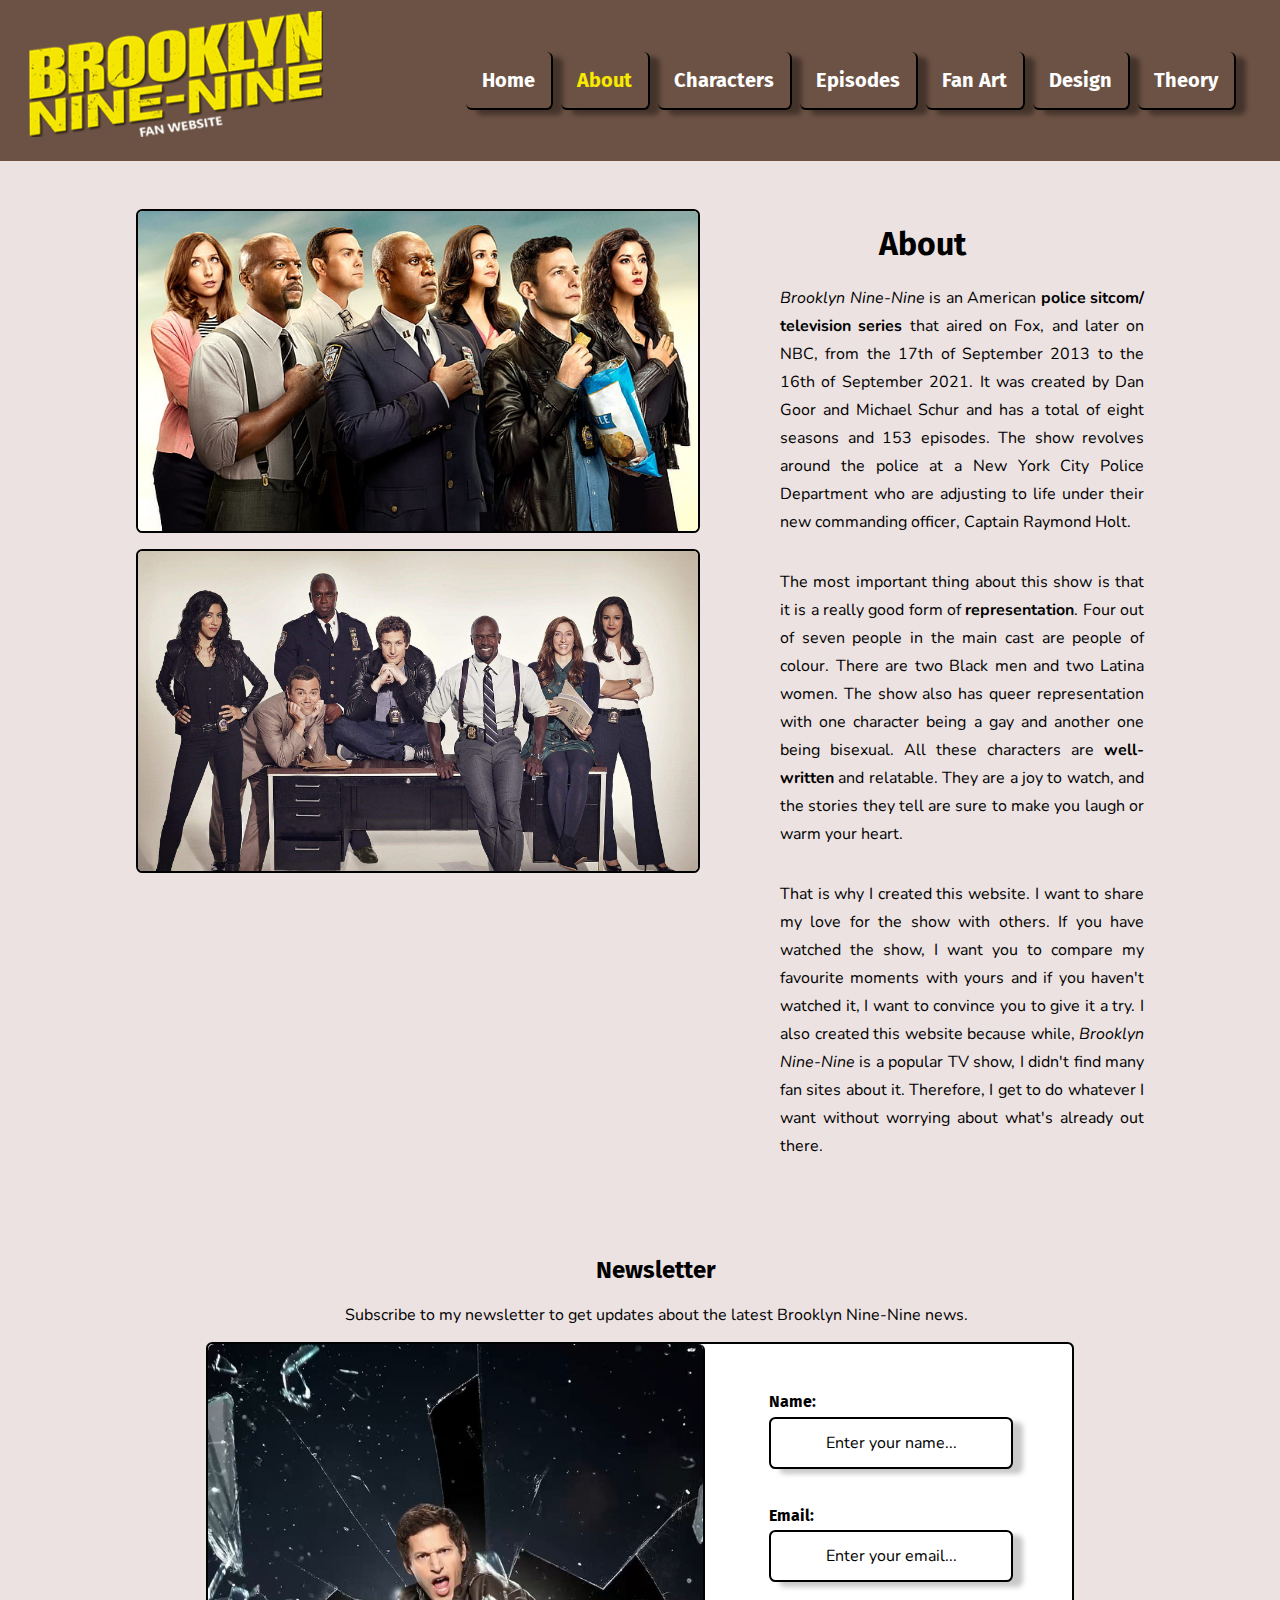
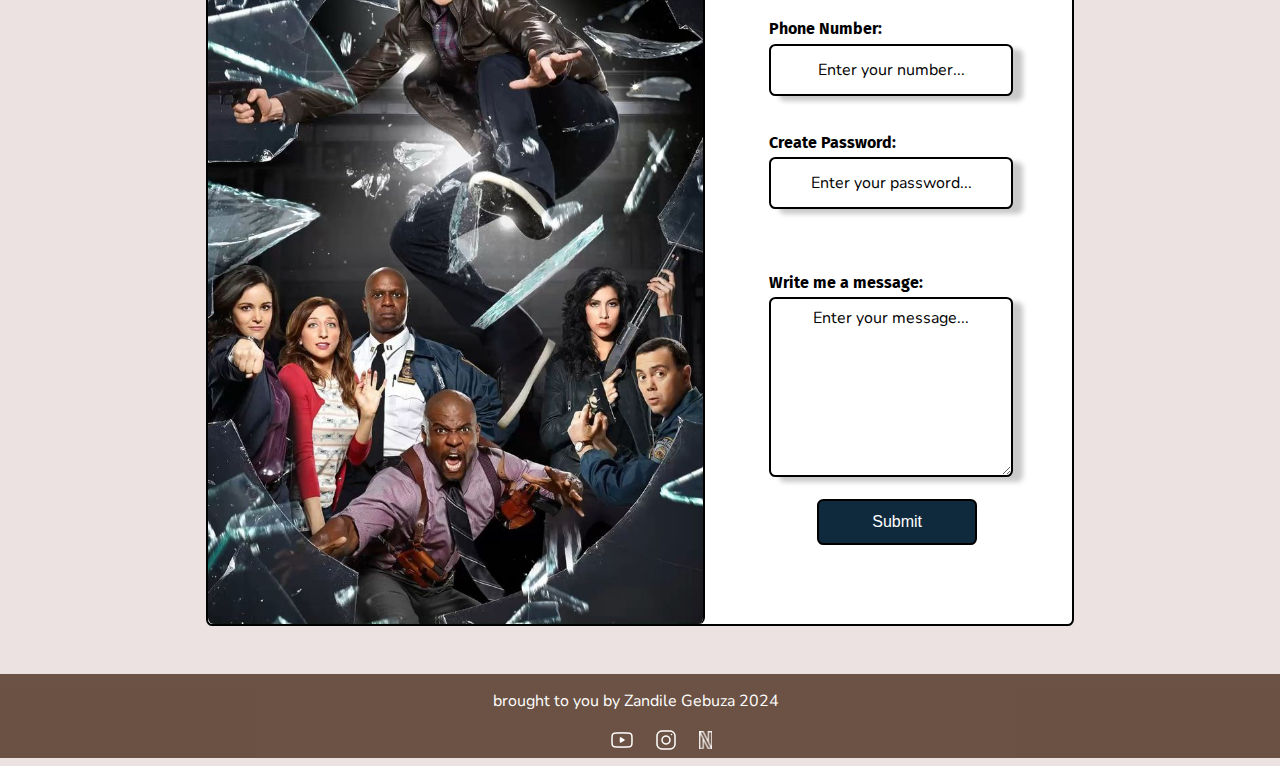
==== commit 8cd6c042: "Responsive Design Part 3" ====
--- a/about/about.html
+++ b/about/about.html
@@ -35,7 +35,7 @@
     <section>
         <div>
         <img class="about-image" src="about-images/Poster 1.jpg" alt="Brooklyn Nine-Nine Poster">
-        <img class="about-image" src="about-images/Poster 5.jpg" alt="Brooklyn Nine-Nine Poster">
+        <img class="about-image3" src="about-images/Poster 5.jpg" alt="Brooklyn Nine-Nine Poster">
         </div>
 
     <div>
--- a/styles/all-pages.css
+++ b/styles/all-pages.css
@@ -111,31 +111,4 @@
 .back-to-top:hover{
     cursor: pointer;
     background-color: rgb(247, 233, 0);
-}
-
-/*Responsive Design - I included these designs in my wireframes
-  My chosen screen sizes are: 457 x 815 for Mobile, 768 x 1024 for Tablet, and 1920 x 1080 for Desktop*/
-@media (max-width: 768px){
-    header img{
-        display: block;
-        margin-top: 1rem;
-        margin-left: auto;
-        margin-right: auto;
-    }
-
-    .nav ul{
-        margin-top: 13rem;
-        font-size: 1rem;
-        right: 3rem;
-    }
-
-    #button-container, .icons{
-        margin-left: 42%;
-    }
-}
-
-@media (min-width: 768px){
-    .nav ul{
-        width: 55rem;
-    }
 }--- a/styles/about.css
+++ b/styles/about.css
@@ -105,7 +105,7 @@
     margin-top: 3rem;
 }
 
-.about-image{
+.about-image, .about-image3{
     width: 35rem;
     height: 20rem;
     margin-top: 1rem;
@@ -135,7 +135,8 @@
     display: flex;
     text-align: justify;
     width: 54rem;   
-    margin-left: 12rem;
+    margin-left: auto;
+    margin-right: auto;
     background-color: white;
     border: 0.125rem solid black;
     border-radius: 0.4rem;
@@ -186,12 +187,27 @@
     color: black;
 }
 
-/*Responsive Design - I included these designs in my wireframes
-  My chosen screen sizes are: 457 x 815 for Mobile, 768 x 1024 for Tablet, and 1920 x 1080 for Desktop*/
-  @media (max-width: 500px){
+/*@media screen and (max-width: 500px){
+    .about-image{
+        width: 23rem;
+        height: 13.5rem;
+    }
+}
+
+ @media screen and (max-width: 768px){
+    section{
+        display: block;
+    }
+
+    .about-image{
+        margin-left: 1rem;
+    }
+}*/
+
+@media screen and (max-width: 764px){
     .menu{
         display: block;
-        margin-left: 24.5rem;
+        margin-left: 85%
     }
 
     .close{
@@ -204,34 +220,77 @@
 
     .nav ul{
         flex-direction: column;
-        margin-right: 31%;
-        margin-top: 0;
+        margin-right: 20%;
         gap: 1.5rem;
         padding-top: 5rem;
-        padding-left: 5rem;
+        padding-left: 100rem;
         padding-right: 5rem;
         padding-bottom: 14.25rem;
         background-color: rgb(111, 82, 66);
-        border-right: 3px solid black;
-    }
-
-    .about-image{
-        width: 23rem;
-        height: 13.5rem;
-    }
-}
-
-@media (max-width: 768px){
-    
+    }
+
+    .about-image3{
+        display: none;
+    }
+
+    .side-by-side{
+        
+    }
+}
+
+@media screen and (max-width: 1000px){
+    .about-image2{
+        display: none;
+    }
+}
+
+@media screen and (max-width: 1040px){
+    header img{
+        display: block;
+        margin-top: 1rem;
+        margin-left: auto;
+        margin-right: auto;
+    }
+
     header{
         height: 20rem;
     }
+    
+    .nav ul{
+        margin-top: 13rem;
+        font-size: 1rem;
+        right: 5rem;
+    }
+
+    #button-container, .icons{
+        margin-left: 42%;
+    }
+
+    .about-image2{
+        width: 30rem;
+        height: 50rem;
+    }
+}
+
+@media screen and (max-width: 1180px){
+    .nav ul a{
+        font-size: medium;
+    }
+
+    .about-image, .about-image3{
+        width: 100%;
+        height: 100%;
+    }
 
     section{
         display: block;
     }
 
-    .about-image{
+    .contact{
         margin-left: 1rem;
+        width: 23rem;
+        padding-bottom: 2rem;   
+        border: none;
+        background-color: rgba(255, 255, 255, 0);
     }
 }